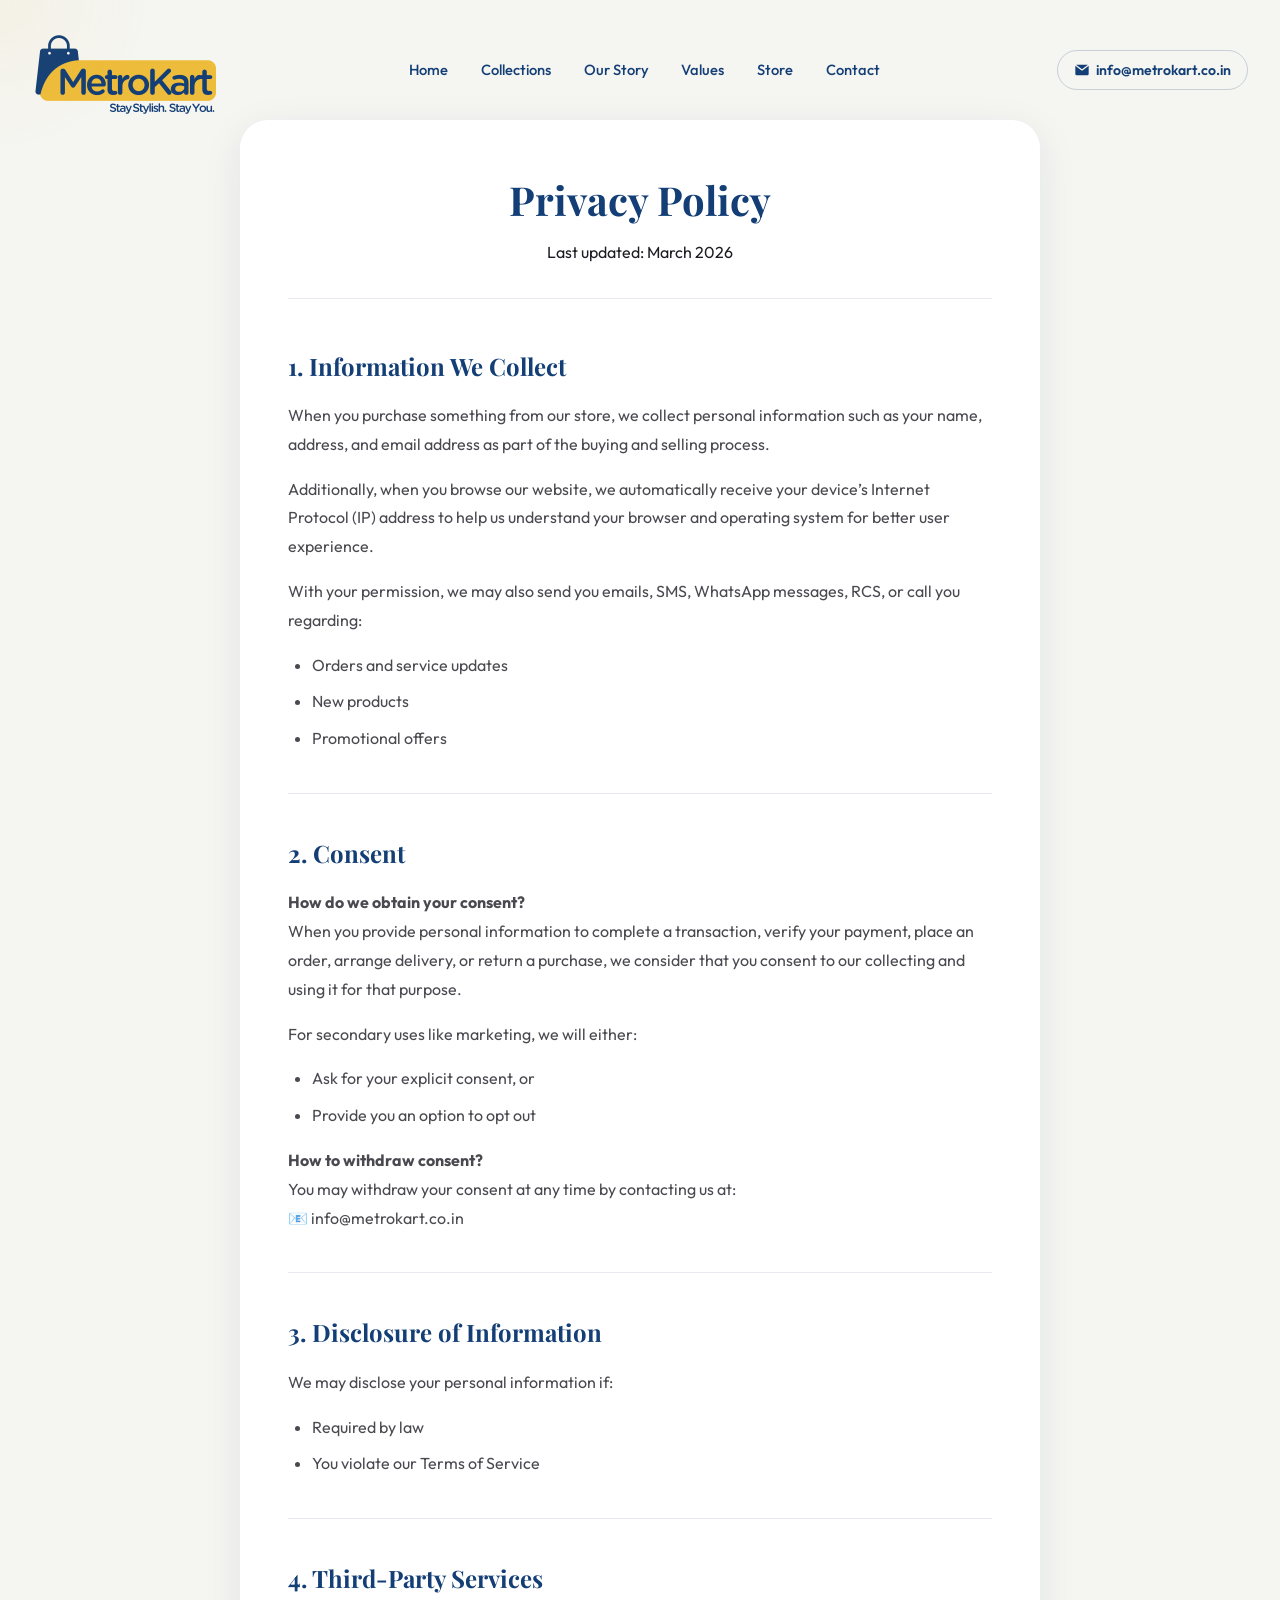
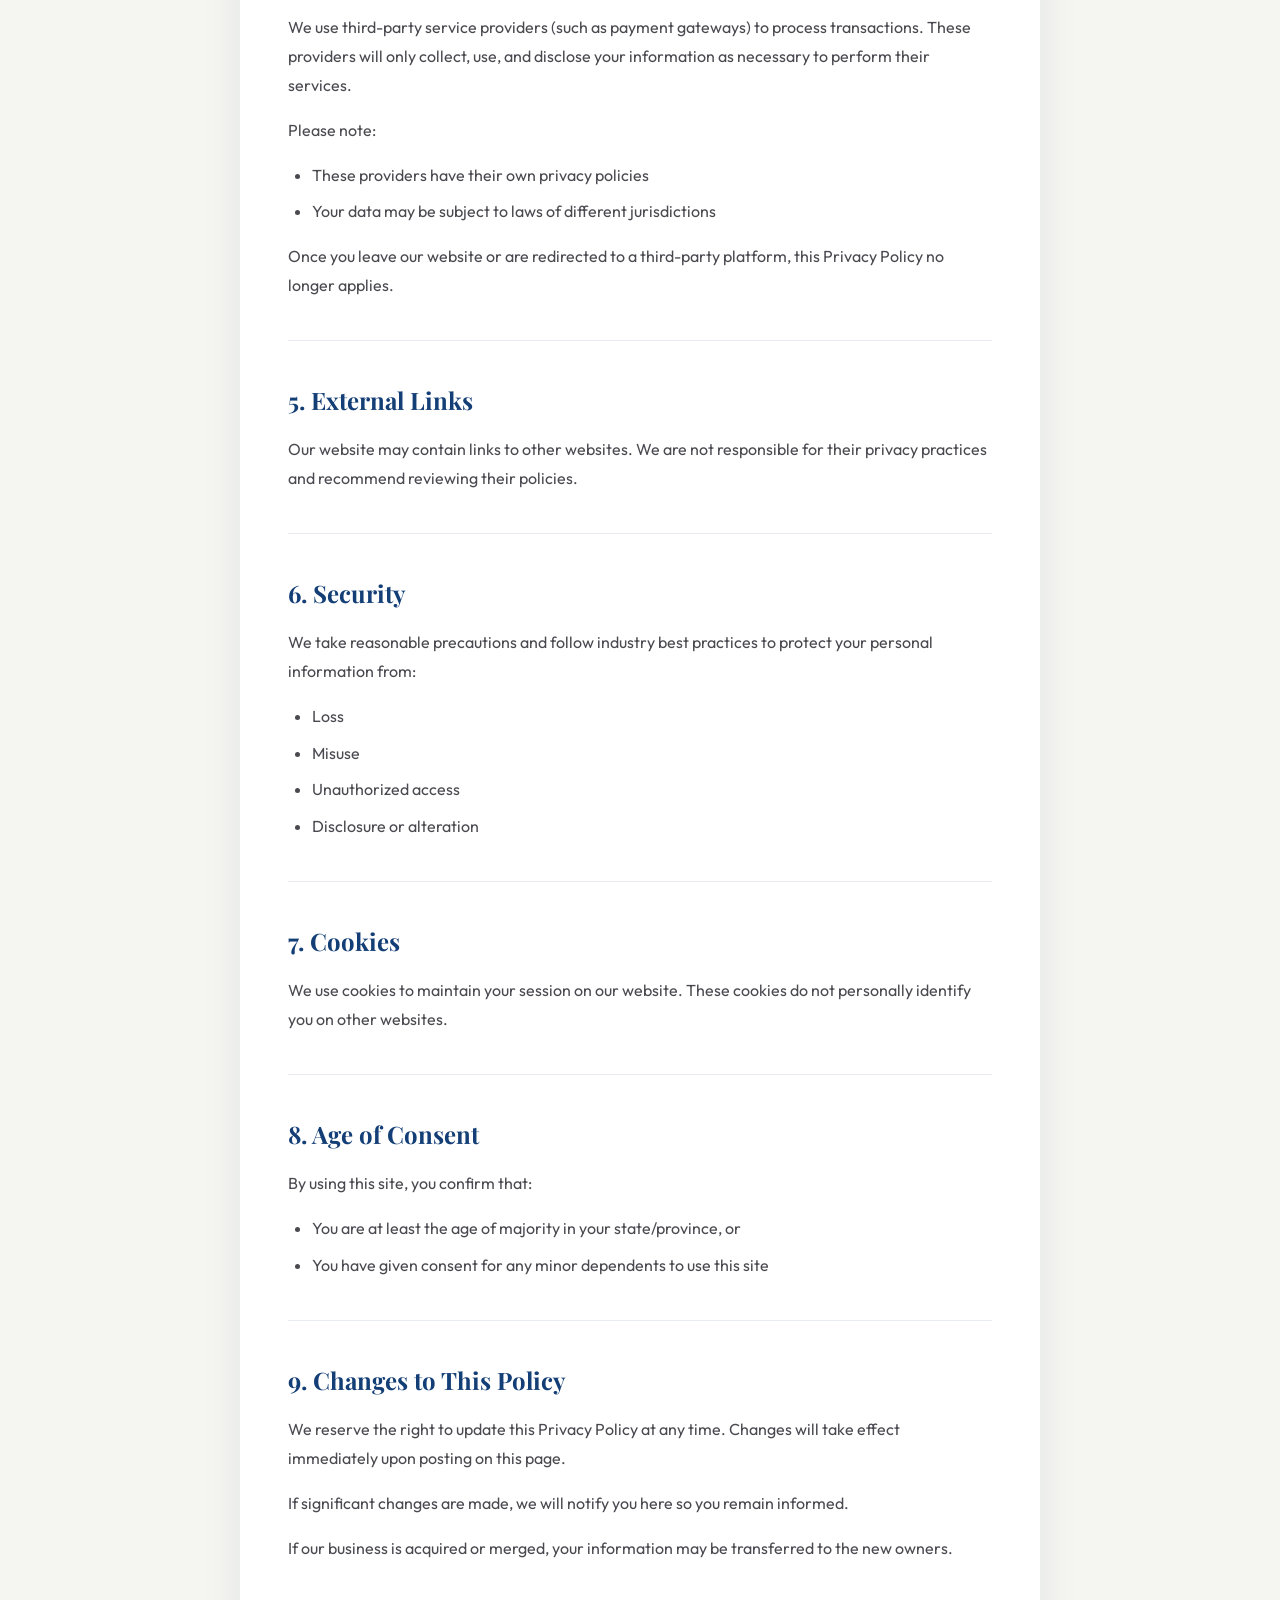
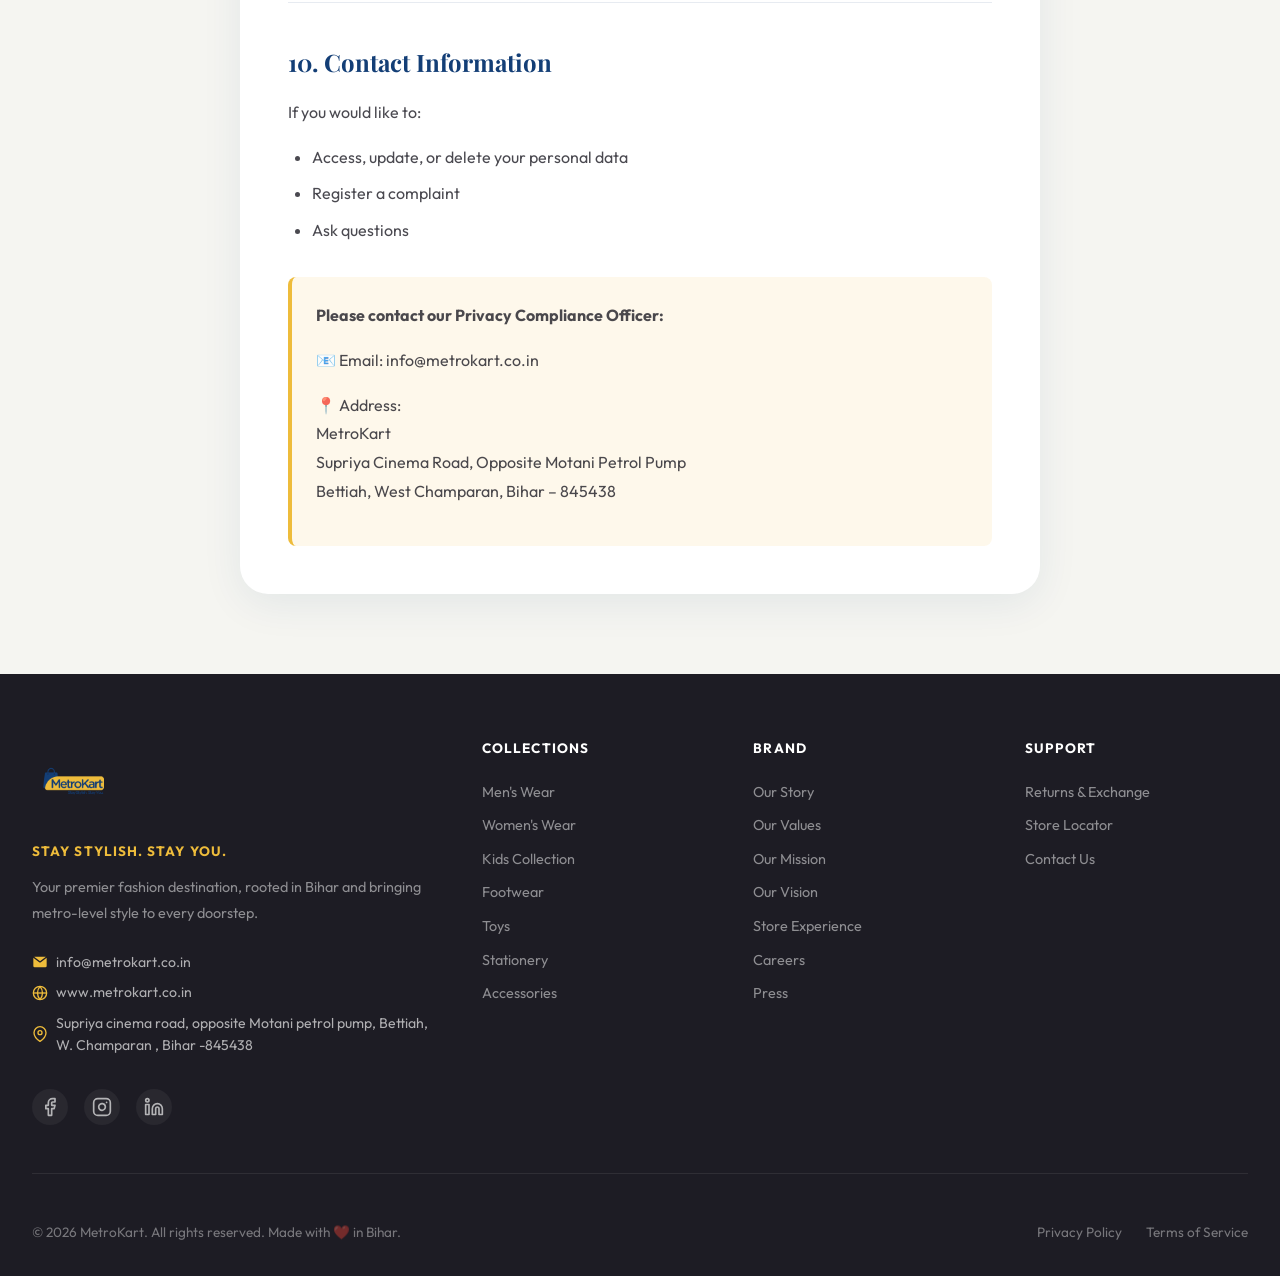
==== privacy.html @ 8abfbc71 "init" ====
<!DOCTYPE html>
<html lang="en">

<head>
  <meta charset="UTF-8" />
  <meta name="viewport" content="width=device-width, initial-scale=1.0" />
  <title>Privacy Policy - MetroKart</title>
  <meta name="description" content="Privacy Policy for MetroKart." />
  <link rel="icon" type="image/png" href="assets/logo-main.png" />
  <link rel="preconnect" href="https://fonts.googleapis.com" />
  <link rel="preconnect" href="https://fonts.gstatic.com" crossorigin />
  <link
    href="https://fonts.googleapis.com/css2?family=Outfit:wght@300;400;500;600;700;800;900&family=Playfair+Display:ital,wght@0,700;0,800;1,700&display=swap"
    rel="stylesheet" />
  <link rel="stylesheet" href="style.css" />
  <style>
    .policy-page {
      padding-top: 120px;
      padding-bottom: 80px;
      background: var(--cream);
      min-height: calc(100vh - 400px);
    }

    .policy-container {
      max-width: 800px;
      margin: 0 auto;
      padding: 3rem;
      background: white;
      border-radius: var(--radius-lg);
      box-shadow: 0 10px 40px rgba(19, 62, 118, 0.08);
    }

    .policy-header {
      text-align: center;
      margin-bottom: 3rem;
      padding-bottom: 2rem;
      border-bottom: 1px solid rgba(19, 62, 118, 0.1);
    }

    .policy-header h1 {
      font-family: var(--font-display);
      color: var(--navy);
      font-size: 2.5rem;
      margin-bottom: 0.5rem;
    }

    .policy-content h2 {
      font-family: var(--font-display);
      color: var(--navy);
      font-size: 1.5rem;
      margin: 2rem 0 1rem;
    }

    .policy-content p,
    .policy-content ul {
      color: rgba(29, 28, 36, 0.8);
      line-height: 1.8;
      margin-bottom: 1rem;
    }

    .policy-content ul {
      padding-left: 1.5rem;
    }

    .policy-content li {
      margin-bottom: 0.5rem;
    }

    .policy-content hr {
      border: none;
      height: 1px;
      background: rgba(19, 62, 118, 0.1);
      margin: 2.5rem 0;
    }

    .contact-block {
      background: rgba(238, 188, 59, 0.1);
      padding: 1.5rem;
      border-radius: var(--radius-sm);
      margin-top: 2rem;
      border-left: 4px solid var(--amber);
    }
  </style>
</head>

<body>

  <!-- NAVIGATION -->
  <nav class="navbar scrolled" id="navbar">
    <div class="nav-container">
      <a href="index.html" class="nav-logo">
        <img src="assets/logo-main.png" alt="MetroKart Logo" class="nav-logo-img" />
      </a>
      <ul class="nav-links" id="navLinks">
        <li class="nav-close-wrapper">
          <button class="nav-close" id="navClose" aria-label="Close Menu">
            <svg width="28" height="28" viewBox="0 0 24 24" fill="none" stroke="currentColor" stroke-width="2"
              stroke-linecap="round" stroke-linejoin="round">
              <line x1="18" y1="6" x2="6" y2="18"></line>
              <line x1="6" y1="6" x2="18" y2="18"></line>
            </svg>
          </button>
        </li>
        <li><a href="index.html#hero">Home</a></li>
        <li><a href="index.html#collections">Collections</a></li>
        <li><a href="index.html#story">Our Story</a></li>
        <li><a href="index.html#values">Values</a></li>
        <li><a href="index.html#showcase">Store</a></li>
        <li><a href="#contact">Contact</a></li>
      </ul>
      <div class="nav-actions">
        <a href="mailto:info@metrokart.co.in" class="btn-nav-call">
          <svg width="16" height="16" viewBox="0 0 24 24" fill="currentColor">
            <!-- <svg class="w-6 h-6 text-gray-800 dark:text-white" aria-hidden="true" xmlns="http://www.w3.org/2000/svg" width="24" height="24" fill="currentColor" viewBox="0 0 24 24"> -->
            <path
              d="M2.038 5.61A2.01 2.01 0 0 0 2 6v12a2 2 0 0 0 2 2h16a2 2 0 0 0 2-2V6c0-.12-.01-.238-.03-.352l-.866.65-7.89 6.032a2 2 0 0 1-2.429 0L2.884 6.288l-.846-.677Z" />
            <path
              d="M20.677 4.117A1.996 1.996 0 0 0 20 4H4c-.225 0-.44.037-.642.105l.758.607L12 10.742 19.9 4.7l.777-.583Z" />
            <!-- </svg> -->

            <!-- <path
              d="M6.6 10.8c1.4 2.8 3.8 5.1 6.6 6.6l2.2-2.2c.3-.3.7-.4 1-.2 1.1.4 2.3.6 3.6.6.6 0 1 .4 1 1V20c0 .6-.4 1-1 1-9.4 0-17-7.6-17-17 0-.6.4-1 1-1h3.5c.6 0 1 .4 1 1 0 1.3.2 2.5.6 3.6.1.3 0 .7-.2 1L6.6 10.8z" /> -->
          </svg>
          info@metrokart.co.in
        </a>
        <!-- <button class="btn-primary" onclick="window.location.href='index.html#contact'">Shop Now</button> -->
        <button class="hamburger" id="hamburger" aria-label="Menu">
          <span></span><span></span><span></span>
        </button>
      </div>
    </div>
  </nav>

  <!-- PAGE CONTENT -->
  <main class="policy-page">
    <div class="policy-container">
      <div class="policy-header">
        <h1>Privacy Policy</h1>
        <p>Last updated: March 2026</p>
      </div>

      <div class="policy-content">
        <h2>1. Information We Collect</h2>
        <p>When you purchase something from our store, we collect personal information such as your name, address, and
          email address as part of the buying and selling process.</p>
        <p>Additionally, when you browse our website, we automatically receive your device’s Internet Protocol (IP)
          address to help us understand your browser and operating system for better user experience.</p>
        <p>With your permission, we may also send you emails, SMS, WhatsApp messages, RCS, or call you regarding:</p>
        <ul>
          <li>Orders and service updates</li>
          <li>New products</li>
          <li>Promotional offers</li>
        </ul>

        <hr>

        <h2>2. Consent</h2>
        <p><strong>How do we obtain your consent?</strong><br>
          When you provide personal information to complete a transaction, verify your payment, place an order, arrange
          delivery, or return a purchase, we consider that you consent to our collecting and using it for that purpose.
        </p>
        <p>For secondary uses like marketing, we will either:</p>
        <ul>
          <li>Ask for your explicit consent, or</li>
          <li>Provide you an option to opt out</li>
        </ul>
        <p><strong>How to withdraw consent?</strong><br>
          You may withdraw your consent at any time by contacting us at: <br>
          📧 info@metrokart.co.in</p>

        <hr>

        <h2>3. Disclosure of Information</h2>
        <p>We may disclose your personal information if:</p>
        <ul>
          <li>Required by law</li>
          <li>You violate our Terms of Service</li>
        </ul>

        <hr>

        <h2>4. Third-Party Services</h2>
        <p>We use third-party service providers (such as payment gateways) to process transactions. These providers will
          only collect, use, and disclose your information as necessary to perform their services.</p>
        <p>Please note:</p>
        <ul>
          <li>These providers have their own privacy policies</li>
          <li>Your data may be subject to laws of different jurisdictions</li>
        </ul>
        <p>Once you leave our website or are redirected to a third-party platform, this Privacy Policy no longer
          applies.</p>

        <hr>

        <h2>5. External Links</h2>
        <p>Our website may contain links to other websites. We are not responsible for their privacy practices and
          recommend reviewing their policies.</p>

        <hr>

        <h2>6. Security</h2>
        <p>We take reasonable precautions and follow industry best practices to protect your personal information from:
        </p>
        <ul>
          <li>Loss</li>
          <li>Misuse</li>
          <li>Unauthorized access</li>
          <li>Disclosure or alteration</li>
        </ul>

        <hr>

        <h2>7. Cookies</h2>
        <p>We use cookies to maintain your session on our website. These cookies do not personally identify you on other
          websites.</p>

        <hr>

        <h2>8. Age of Consent</h2>
        <p>By using this site, you confirm that:</p>
        <ul>
          <li>You are at least the age of majority in your state/province, or</li>
          <li>You have given consent for any minor dependents to use this site</li>
        </ul>

        <hr>

        <h2>9. Changes to This Policy</h2>
        <p>We reserve the right to update this Privacy Policy at any time. Changes will take effect immediately upon
          posting on this page.</p>
        <p>If significant changes are made, we will notify you here so you remain informed.</p>
        <p>If our business is acquired or merged, your information may be transferred to the new owners.</p>

        <hr>

        <h2>10. Contact Information</h2>
        <p>If you would like to:</p>
        <ul>
          <li>Access, update, or delete your personal data</li>
          <li>Register a complaint</li>
          <li>Ask questions</li>
        </ul>

        <div class="contact-block">
          <p><strong>Please contact our Privacy Compliance Officer:</strong></p>
          <p>📧 Email: info@metrokart.co.in</p>
          <p>📍 Address:<br>
            MetroKart<br>
            Supriya Cinema Road, Opposite Motani Petrol Pump<br>
            Bettiah, West Champaran, Bihar – 845438</p>
        </div>
      </div>
    </div>
  </main>

  <!-- FOOTER -->
  <footer class="footer" id="contact">
    <div class="footer-container">
      <div class="footer-main">
        <div class="footer-brand">
          <img src="assets/logo-main.png" alt="MetroKart" class="footer-logo" />
          <p class="footer-tagline">Stay Stylish. Stay You.</p>
          <p class="footer-desc">Your premier fashion destination, rooted in Bihar and bringing metro-level style to
            every doorstep.</p>
          <div class="footer-contact-info">
            <a href="mailto:info@metrokart.co.in" class="footer-contact-item">
              <svg width="16" height="16" viewBox="0 0 24 24" fill="currentColor">
                <path
                  d="M2.038 5.61A2.01 2.01 0 0 0 2 6v12a2 2 0 0 0 2 2h16a2 2 0 0 0 2-2V6c0-.12-.01-.238-.03-.352l-.866.65-7.89 6.032a2 2 0 0 1-2.429 0L2.884 6.288l-.846-.677Z" />
                <path
                  d="M20.677 4.117A1.996 1.996 0 0 0 20 4H4c-.225 0-.44.037-.642.105l.758.607L12 10.742 19.9 4.7l.777-.583Z" />

                <!-- <path
                  d="M6.6 10.8c1.4 2.8 3.8 5.1 6.6 6.6l2.2-2.2c.3-.3.7-.4 1-.2 1.1.4 2.3.6 3.6.6.6 0 1 .4 1 1V20c0 .6-.4 1-1 1-9.4 0-17-7.6-17-17 0-.6.4-1 1-1h3.5c.6 0 1 .4 1 1 0 1.3.2 2.5.6 3.6.1.3 0 .7-.2 1L6.6 10.8z" /> -->
              </svg>
              info@metrokart.co.in
            </a>
            <a href="https://www.metrokart.co.in" target="_blank" rel="noopener" class="footer-contact-item">
              <svg width="16" height="16" viewBox="0 0 24 24" fill="none" stroke="currentColor" stroke-width="2">
                <circle cx="12" cy="12" r="10" />
                <line x1="2" y1="12" x2="22" y2="12" />
                <path d="M12 2a15.3 15.3 0 010 20M12 2a15.3 15.3 0 000 20" />
              </svg>
              www.metrokart.co.in
            </a>
            <div class="footer-contact-item">
              <svg width="16" height="16" viewBox="0 0 24 24" fill="none" stroke="currentColor" stroke-width="2">
                <path d="M21 10c0 7-9 13-9 13s-9-6-9-13a9 9 0 0118 0z" />
                <circle cx="12" cy="10" r="3" />
              </svg>
              Supriya cinema road, opposite Motani petrol pump, Bettiah, W. Champaran , Bihar -845438
            </div>
          </div>

          <div class="footer-social">
            <a href="https://www.facebook.com/profile.php?id=61587187597556" aria-label="Facebook">
              <svg width="20" height="20" viewBox="0 0 24 24" fill="none" stroke="currentColor" stroke-width="2"
                stroke-linecap="round" stroke-linejoin="round">
                <path d="M18 2h-3a5 5 0 0 0-5 5v3H7v4h3v8h4v-8h3l1-4h-4V7a1 1 0 0 1 1-1h3z"></path>
              </svg>
            </a>
            <a href="https://www.instagram.com/metrokart_official" aria-label="Instagram">
              <svg width="20" height="20" viewBox="0 0 24 24" fill="none" stroke="currentColor" stroke-width="2"
                stroke-linecap="round" stroke-linejoin="round">
                <rect x="2" y="2" width="20" height="20" rx="5" ry="5"></rect>
                <path d="M16 11.37A4 4 0 1 1 12.63 8 4 4 0 0 1 16 11.37z"></path>
                <line x1="17.5" y1="6.5" x2="17.51" y2="6.5"></line>
              </svg>
            </a>
            <a href="https://www.linkedin.com/company/metrokartofficial/" aria-label="LinkedIn">
              <svg width="20" height="20" viewBox="0 0 24 24" fill="none" stroke="currentColor" stroke-width="2"
                stroke-linecap="round" stroke-linejoin="round">
                <path d="M16 8a6 6 0 0 1 6 6v7h-4v-7a2 2 0 0 0-2-2 2 2 0 0 0-2 2v7h-4v-7a6 6 0 0 1 6-6z"></path>
                <rect x="2" y="9" width="4" height="12"></rect>
                <circle cx="4" cy="4" r="2"></circle>
              </svg>
            </a>
          </div>
        </div>

        <div class="footer-links-group">
          <h4>Collections</h4>
          <ul>
            <li><a href="index.html#mens">Men's Wear</a></li>
            <li><a href="index.html#womens">Women's Wear</a></li>
            <li><a href="index.html#kids">Kids Collection</a></li>
            <li><a href="index.html#footwear">Footwear</a></li>
            <li><a href="index.html#toys">Toys</a></li>
            <li><a href="index.html#stationery">Stationery</a></li>
            <li><a href="index.html#accessories">Accessories</a></li>
          </ul>
        </div>

        <div class="footer-links-group">
          <h4>Brand</h4>
          <ul>
            <li><a href="index.html#story">Our Story</a></li>
            <li><a href="index.html#values">Our Values</a></li>
            <li><a href="index.html#mission">Our Mission</a></li>
            <li><a href="index.html#vision">Our Vision</a></li>
            <li><a href="index.html#showcase">Store Experience</a></li>
            <li><a href="index.html#careers">Careers</a></li>
            <li><a href="#">Press</a></li>
          </ul>
        </div>

        <div class="footer-links-group">
          <h4>Support</h4>
          <ul>
            <li><a href="returns.html">Returns & Exchange</a></li>
            <li><a href="index.html#contact">Store Locator</a></li>
            <li><a href="index.html#contact">Contact Us</a></li>
          </ul>
        </div>
      </div>

      <div class="footer-bottom">
        <p>© 2026 MetroKart. All rights reserved. Made with ❤️ in Bihar.</p>
        <div class="footer-legal">
          <a href="privacy.html">Privacy Policy</a>
          <a href="terms.html">Terms of Service</a>
        </div>
      </div>
    </div>
  </footer>

  <script src="script.js"></script>
</body>

</html>
---- style.css ----
/* ══════════════════════════════════════════════════════
   METROKART — PREMIUM LUXURY LANDING PAGE
   Brand: Navy #133e76 | Amber #eebc3b | Cream #f5f5f1 | Dark #1d1c24
══════════════════════════════════════════════════════ */

/* ─── RESET & ROOT ─────────────────────────────────── */
*,
*::before,
*::after {
  box-sizing: border-box;
  margin: 0;
  padding: 0;
}

:root {
  /* Brand Colors */
  --navy: #133e76;
  --navy-deep: #0b2a52;
  --navy-mid: #1a4d8f;
  --amber: #eebc3b;
  --amber-deep: #d4a52a;
  --amber-light: #f5d06a;
  --cream: #f5f5f1;
  --dark: #1d1c24;
  --dark-mid: #2a2938;

  /* Glass */
  --glass-bg: rgba(255, 255, 255, 0.12);
  --glass-bg-hover: rgba(255, 255, 255, 0.2);
  --glass-border: rgba(255, 255, 255, 0.25);
  --glass-shadow: rgba(19, 62, 118, 0.15);
  --glass-blur: blur(16px) saturate(180%);

  /* Typography */
  --font-body: 'Outfit', sans-serif;
  --font-display: 'Playfair Display', serif;

  /* Spacing */
  --section-pad: 6rem 1.5rem;
  --radius-sm: 8px;
  --radius-md: 16px;
  --radius-lg: 28px;
  --radius-xl: 48px;

  /* Transitions */
  --ease-smooth: cubic-bezier(0.4, 0, 0.2, 1);
  --ease-bounce: cubic-bezier(0.34, 1.56, 0.64, 1);
  --transition: 0.35s var(--ease-smooth);
}

html {
  scroll-behavior: smooth;
  font-size: 16px;
}

body {
  font-family: var(--font-body);
  background: var(--cream);
  color: var(--dark);
  overflow-x: hidden;
  line-height: 1.6;
}

/* ─── SCROLLBAR ─────────────────────────────────────── */
::-webkit-scrollbar {
  width: 6px;
}

::-webkit-scrollbar-track {
  background: var(--cream);
}

::-webkit-scrollbar-thumb {
  background: var(--navy);
  border-radius: 3px;
}

::-webkit-scrollbar-thumb:hover {
  background: var(--amber);
}

/* ─── SELECTION ─────────────────────────────────────── */
::selection {
  background: var(--amber);
  color: var(--navy);
}

/* ═══════════════════════════════════════════════════════
   LIQUID GLASS CARD
═══════════════════════════════════════════════════════ */
.glass-card {
  background: rgba(255, 255, 255, 0.15);
  backdrop-filter: var(--glass-blur);
  -webkit-backdrop-filter: var(--glass-blur);
  border: 1px solid rgba(255, 255, 255, 0.3);
  box-shadow:
    0 8px 32px rgba(19, 62, 118, 0.12),
    0 2px 8px rgba(19, 62, 118, 0.08),
    inset 0 1px 0 rgba(255, 255, 255, 0.4);
  border-radius: var(--radius-lg);
  transition: var(--transition);
}

.glass-card:hover {
  background: rgba(255, 255, 255, 0.22);
  box-shadow:
    0 20px 60px rgba(19, 62, 118, 0.2),
    0 4px 16px rgba(19, 62, 118, 0.12),
    inset 0 1px 0 rgba(255, 255, 255, 0.5);
  transform: translateY(-4px);
}

/* ═══════════════════════════════════════════════════════
   BUTTONS
═══════════════════════════════════════════════════════ */
.btn-primary {
  display: inline-flex;
  align-items: center;
  gap: 8px;
  padding: 0.85rem 1.8rem;
  background: linear-gradient(135deg, var(--amber) 0%, var(--amber-deep) 100%);
  color: var(--navy-deep);
  font-family: var(--font-body);
  font-weight: 700;
  font-size: 0.95rem;
  letter-spacing: 0.02em;
  border: none;
  border-radius: 100px;
  cursor: pointer;
  text-decoration: none;
  transition: var(--transition);
  box-shadow: 0 4px 20px rgba(238, 188, 59, 0.4);
  position: relative;
  overflow: hidden;
}

.btn-primary::before {
  content: '';
  position: absolute;
  inset: 0;
  background: linear-gradient(135deg, rgba(255, 255, 255, 0.3) 0%, transparent 60%);
  opacity: 0;
  transition: opacity 0.3s;
}

.btn-primary:hover {
  transform: translateY(-2px);
  box-shadow: 0 8px 32px rgba(238, 188, 59, 0.5);
}

.btn-primary:hover::before {
  opacity: 1;
}

.btn-primary:active {
  transform: translateY(0);
}

.btn-ghost {
  display: inline-flex;
  align-items: center;
  gap: 8px;
  padding: 0.85rem 1.8rem;
  background: transparent;
  color: var(--navy);
  font-family: var(--font-body);
  font-weight: 600;
  font-size: 0.95rem;
  letter-spacing: 0.02em;
  border: 2px solid rgba(19, 62, 118, 0.3);
  border-radius: 100px;
  cursor: pointer;
  text-decoration: none;
  transition: var(--transition);
  backdrop-filter: blur(8px);
}

.btn-ghost:hover {
  background: rgba(19, 62, 118, 0.08);
  border-color: var(--navy);
  transform: translateY(-2px);
}

/* ═══════════════════════════════════════════════════════
   NAVIGATION
═══════════════════════════════════════════════════════ */
.navbar {
  position: fixed;
  top: 0;
  left: 0;
  right: 0;
  z-index: 1000;
  padding: 1rem 0;
  transition: all 0.4s var(--ease-smooth);
}

.navbar.scrolled {
  background: rgba(245, 245, 241, 0.85);
  backdrop-filter: blur(20px) saturate(180%);
  -webkit-backdrop-filter: blur(20px) saturate(180%);
  border-bottom: 1px solid rgba(19, 62, 118, 0.12);
  box-shadow: 0 4px 30px rgba(19, 62, 118, 0.08);
  padding: 0.7rem 0;
}

.nav-container {
  max-width: 1320px;
  margin: 0 auto;
  padding: 0 2rem;
  display: flex;
  align-items: center;
  justify-content: space-between;
  gap: 2rem;
}

/* Logo link acts as a cropped viewport — clips the PNG whitespace */
/* PNG: square canvas, content spans ~12%–92% wide, ~28%–83% tall */
.nav-logo {
  flex-shrink: 0;
  text-decoration: none;
  display: block;
  width: 200px;
  /* crop window: shows ~80% of content width */
  height: 108px;
  /* crop window: shows ~55% of image = content height at 250px render */
  overflow: hidden;
  position: relative;
}

.nav-logo-img {
  width: 250px;
  /* 200 / 0.80 = 250px so content fills the viewport width */
  height: auto;
  position: absolute;
  top: -70px;
  /* 28% × 250px = 70px top whitespace to skip */
  left: -30px;
  /* 12% × 250px = 30px left whitespace to skip */
  transition: transform 0.3s;
  display: block;
}

.nav-logo-img:hover {
  transform: scale(1.05);
}

.nav-links {
  display: flex;
  align-items: center;
  list-style: none;
  gap: 0.25rem;
}

.nav-links a {
  text-decoration: none;
  color: var(--navy);
  font-weight: 500;
  font-size: 0.92rem;
  padding: 0.5rem 0.9rem;
  border-radius: 100px;
  transition: var(--transition);
  position: relative;
}

.nav-links a::after {
  content: '';
  position: absolute;
  bottom: 4px;
  left: 50%;
  transform: translateX(-50%);
  width: 0;
  height: 2px;
  background: var(--amber);
  border-radius: 2px;
  transition: width 0.3s;
}

.nav-links a:hover {
  color: var(--navy-deep);
  background: rgba(19, 62, 118, 0.06);
}

.nav-links a:hover::after {
  width: 60%;
}

.nav-close-wrapper {
  display: none;
}

.nav-actions {
  display: flex;
  align-items: center;
  gap: 0.75rem;
}

.btn-nav-call {
  display: flex;
  align-items: center;
  gap: 6px;
  color: var(--navy);
  font-weight: 600;
  font-size: 0.88rem;
  text-decoration: none;
  padding: 0.5rem 1rem;
  border-radius: 100px;
  border: 1.5px solid rgba(19, 62, 118, 0.2);
  transition: var(--transition);
}

.btn-nav-call:hover {
  background: rgba(19, 62, 118, 0.06);
  border-color: var(--navy);
}

.hamburger {
  display: none;
  flex-direction: column;
  gap: 5px;
  background: none;
  border: none;
  cursor: pointer;
  padding: 4px;
}

.hamburger span {
  display: block;
  width: 24px;
  height: 2px;
  background: var(--navy);
  border-radius: 2px;
  transition: all 0.3s;
}

/* ═══════════════════════════════════════════════════════
   HERO SECTION
═══════════════════════════════════════════════════════ */
.hero {
  min-height: 100vh;
  background: linear-gradient(135deg, #e8f0fb 0%, #f0e8c8 40%, #f5f5f1 100%);
  position: relative;
  overflow: hidden;
  display: flex;
  align-items: center;
  padding-top: 80px;
}

.hero-bg-blobs {
  position: absolute;
  inset: 0;
  pointer-events: none;
}

.blob {
  position: absolute;
  border-radius: 50%;
  filter: blur(80px);
  opacity: 0.35;
  animation: blobFloat 8s ease-in-out infinite;
}

.blob-1 {
  width: 500px;
  height: 500px;
  background: radial-gradient(circle, rgba(19, 62, 118, 0.5) 0%, transparent 70%);
  top: -150px;
  left: -100px;
  animation-delay: 0s;
}

.blob-2 {
  width: 400px;
  height: 400px;
  background: radial-gradient(circle, rgba(238, 188, 59, 0.7) 0%, transparent 70%);
  top: 20%;
  right: 5%;
  animation-delay: -3s;
}

.blob-3 {
  width: 350px;
  height: 350px;
  background: radial-gradient(circle, rgba(19, 62, 118, 0.3) 0%, transparent 70%);
  bottom: -50px;
  left: 40%;
  animation-delay: -5s;
}

@keyframes blobFloat {

  0%,
  100% {
    transform: translate(0, 0) scale(1);
  }

  33% {
    transform: translate(20px, -30px) scale(1.05);
  }

  66% {
    transform: translate(-15px, 20px) scale(0.95);
  }
}

/* Particles */
.particles {
  position: absolute;
  inset: 0;
  pointer-events: none;
}

.particle {
  position: absolute;
  width: 6px;
  height: 6px;
  border-radius: 50%;
  background: var(--amber);
  opacity: 0;
  animation: particleFly var(--dur, 6s) var(--delay, 0s) ease-in-out infinite;
}

@keyframes particleFly {
  0% {
    opacity: 0;
    transform: translateY(0) scale(0.5);
  }

  20% {
    opacity: 0.7;
  }

  80% {
    opacity: 0.4;
  }

  100% {
    opacity: 0;
    transform: translateY(-120px) scale(1.5) rotate(180deg);
  }
}

.hero-container {
  max-width: 1320px;
  margin: 0 auto;
  padding: 4rem 2rem;
  display: grid;
  grid-template-columns: 1fr 1fr;
  gap: 4rem;
  align-items: center;
  position: relative;
  z-index: 1;
}

.hero-content {
  animation: fadeInLeft 0.9s var(--ease-smooth) both;
}

@keyframes fadeInLeft {
  from {
    opacity: 0;
    transform: translateX(-40px);
  }

  to {
    opacity: 1;
    transform: translateX(0);
  }
}

.hero-badge {
  display: inline-flex;
  align-items: center;
  gap: 8px;
  padding: 0.5rem 1.2rem;
  background: rgba(238, 188, 59, 0.15);
  border: 1px solid rgba(238, 188, 59, 0.4);
  border-radius: 100px;
  font-size: 0.85rem;
  font-weight: 600;
  color: var(--navy);
  letter-spacing: 0.05em;
  text-transform: uppercase;
  margin-bottom: 1.5rem;
  backdrop-filter: blur(8px);
}

.badge-dot {
  width: 8px;
  height: 8px;
  background: var(--amber);
  border-radius: 50%;
  animation: badgePulse 2s ease-in-out infinite;
}

@keyframes badgePulse {

  0%,
  100% {
    box-shadow: 0 0 0 0 rgba(238, 188, 59, 0.6);
  }

  50% {
    box-shadow: 0 0 0 6px rgba(238, 188, 59, 0);
  }
}

.hero-headline {
  font-family: var(--font-display);
  font-size: clamp(2.8rem, 5vw, 4.2rem);
  font-weight: 800;
  line-height: 1.12;
  color: var(--navy);
  margin-bottom: 1.25rem;
  letter-spacing: -0.02em;
}

.hero-highlight {
  position: relative;
  color: var(--amber-deep);
  display: inline-block;
}

.hero-highlight::after {
  content: '';
  position: absolute;
  bottom: 0px;
  left: 0;
  right: 0;
  height: 6px;
  background: linear-gradient(90deg, var(--amber) 0%, var(--amber-light) 100%);
  border-radius: 4px;
  opacity: 0.6;
  transform: skewX(-4deg);
}

.hero-subtext {
  font-size: 1.1rem;
  color: rgba(29, 28, 36, 0.7);
  max-width: 500px;
  margin-bottom: 2.5rem;
  line-height: 1.8;
}

.hero-cta-group {
  display: flex;
  gap: 1rem;
  flex-wrap: wrap;
  margin-bottom: 3rem;
}

.hero-btn {
  font-size: 1rem;
  padding: 1rem 2rem;
}

.hero-stats {
  display: flex;
  align-items: center;
  gap: 1rem;
}

.stat-item {
  display: flex;
  flex-direction: column;
}

.stat-number {
  font-size: 1.5rem;
  font-weight: 800;
  color: var(--navy);
  letter-spacing: -0.02em;
}

.stat-label {
  font-size: 0.78rem;
  color: rgba(29, 28, 36, 0.6);
  font-weight: 500;
  text-transform: uppercase;
  letter-spacing: 0.04em;
}

.stat-divider {
  width: 1px;
  height: 36px;
  background: rgba(19, 62, 118, 0.2);
}

/* Hero Visual */
.hero-visual {
  display: flex;
  justify-content: flex-end;
  animation: fadeInRight 0.9s var(--ease-smooth) 0.2s both;
}

@keyframes fadeInRight {
  from {
    opacity: 0;
    transform: translateX(40px);
  }

  to {
    opacity: 1;
    transform: translateX(0);
  }
}

.hero-image-frame {
  position: relative;
  width: 100%;
  max-width: 560px;
}

.hero-main-image {
  width: 100%;
  height: auto;
  border-radius: var(--radius-lg);
  box-shadow:
    0 30px 80px rgba(19, 62, 118, 0.2),
    0 10px 30px rgba(0, 0, 0, 0.1);
  display: block;
}

.glass-pill {
  position: absolute;
  display: flex;
  align-items: center;
  gap: 8px;
  padding: 0.6rem 1.2rem;
  background: rgba(255, 255, 255, 0.75);
  backdrop-filter: blur(20px) saturate(200%);
  -webkit-backdrop-filter: blur(20px) saturate(200%);
  border: 1px solid rgba(255, 255, 255, 0.9);
  border-radius: 100px;
  box-shadow: 0 8px 32px rgba(19, 62, 118, 0.15), inset 0 1px 0 rgba(255, 255, 255, 0.8);
  font-size: 0.85rem;
  font-weight: 600;
  color: var(--navy);
  animation: pillFloat 4s ease-in-out infinite;
  white-space: nowrap;
}

.pill-top {
  top: 20px;
  right: -20px;
  animation-delay: 0s;
}

.pill-bottom {
  bottom: 24px;
  left: -20px;
  animation-delay: -2s;
}

@keyframes pillFloat {

  0%,
  100% {
    transform: translateY(0);
  }

  50% {
    transform: translateY(-8px);
  }
}

.trending-dot {
  width: 8px;
  height: 8px;
  background: #22c55e;
  border-radius: 50%;
  animation: badgePulse 1.5s ease-in-out infinite;
  box-shadow: 0 0 0 0 rgba(34, 197, 94, 0.4);
}

/* Scroll indicator */
.scroll-indicator {
  position: absolute;
  bottom: 2rem;
  left: 50%;
  transform: translateX(-50%);
  display: flex;
  flex-direction: column;
  align-items: center;
  gap: 8px;
  color: rgba(19, 62, 118, 0.5);
  font-size: 0.75rem;
  letter-spacing: 0.1em;
  text-transform: uppercase;
  font-weight: 500;
}

.scroll-line {
  width: 1px;
  height: 48px;
  background: linear-gradient(to bottom, rgba(19, 62, 118, 0.4), transparent);
  animation: scrollLine 2s ease-in-out infinite;
}

@keyframes scrollLine {

  0%,
  100% {
    opacity: 0.4;
    transform: scaleY(1);
  }

  50% {
    opacity: 1;
    transform: scaleY(0.6) translateY(30%);
  }
}

/* ═══════════════════════════════════════════════════════
   TICKER STRIP
═══════════════════════════════════════════════════════ */
.ticker-strip {
  background: var(--navy);
  color: white;
  overflow: hidden;
  white-space: nowrap;
  padding: 0.9rem 0;
  border-top: 3px solid var(--amber);
  border-bottom: 3px solid var(--amber);
}

.ticker-track {
  display: inline-flex;
  gap: 2rem;
  animation: ticker 30s linear infinite;
  will-change: transform;
}

@keyframes ticker {
  from {
    transform: translateX(0);
  }

  to {
    transform: translateX(-50%);
  }
}

.ticker-track span {
  font-size: 0.88rem;
  font-weight: 600;
  letter-spacing: 0.05em;
  text-transform: uppercase;
  color: rgba(255, 255, 255, 0.9);
}

.ticker-dot {
  color: var(--amber) !important;
  font-size: 0.7rem !important;
}

/* ═══════════════════════════════════════════════════════
   SECTION COMMONS
═══════════════════════════════════════════════════════ */
.section-container {
  max-width: 1320px;
  margin: 0 auto;
  padding: var(--section-pad);
}

.section-header {
  text-align: center;
  max-width: 640px;
  margin: 0 auto 3.5rem;
}

.section-label {
  display: inline-block;
  font-size: 0.8rem;
  font-weight: 700;
  letter-spacing: 0.12em;
  text-transform: uppercase;
  color: var(--amber-deep);
  margin-bottom: 0.75rem;
  position: relative;
  padding: 0 1rem;
}

.section-label::before,
.section-label::after {
  content: '';
  position: absolute;
  top: 50%;
  width: 24px;
  height: 1.5px;
  background: var(--amber-deep);
  transform: translateY(-50%);
}

.section-label::before {
  right: 100%;
}

.section-label::after {
  left: 100%;
}

.section-title {
  font-family: var(--font-display);
  font-size: clamp(2rem, 3.5vw, 3rem);
  font-weight: 800;
  color: var(--navy);
  line-height: 1.15;
  margin-bottom: 1rem;
  letter-spacing: -0.01em;
}

.section-title em {
  font-style: italic;
  color: var(--amber-deep);
}

.section-subtitle {
  color: rgba(29, 28, 36, 0.65);
  font-size: 1rem;
  line-height: 1.7;
}

/* ═══════════════════════════════════════════════════════
   COLLECTIONS
═══════════════════════════════════════════════════════ */
.collections {
  background: white;
  position: relative;
  overflow: hidden;
}

.collections::before {
  content: '';
  position: absolute;
  top: -80px;
  right: -80px;
  width: 300px;
  height: 300px;
  background: radial-gradient(circle, rgba(238, 188, 59, 0.1) 0%, transparent 70%);
  border-radius: 50%;
  pointer-events: none;
}

.collections-grid {
  display: grid;
  grid-template-columns: 1.4fr 1fr 1fr;
  gap: 1.5rem;
}

.collection-card {
  position: relative;
  overflow: hidden;
  border-radius: var(--radius-lg);
  cursor: pointer;
  background: var(--cream);
}

.collection-card.glass-card {
  background: rgba(255, 255, 255, 0.6);
  border: 1px solid rgba(19, 62, 118, 0.1);
}

.card-image-wrap {
  position: relative;
  overflow: hidden;
  height: 260px;
}

.collection-card--large .card-image-wrap {
  height: 380px;
}

.collection-card--full {
  grid-column: 1 / -1;
}

.collection-card--full .card-image-wrap {
  height: 320px;
}

.collection-card--full .card-content {
  display: flex;
  align-items: center;
  gap: 2rem;
  flex-wrap: wrap;
}

.collection-card--full .card-title {
  font-size: 1.6rem;
}

.collection-card--full .card-desc {
  margin-bottom: 0;
  max-width: 500px;
}

.card-img {
  width: 100%;
  height: 100%;
  object-fit: cover;
  object-position: center top;
  transition: transform 0.6s var(--ease-smooth);
}

.collection-card:hover .card-img {
  transform: scale(1.07);
}

.card-overlay {
  position: absolute;
  inset: 0;
  background: linear-gradient(to top, rgba(19, 62, 118, 0.6) 0%, transparent 60%);
  opacity: 0;
  transition: opacity 0.4s;
}

.collection-card:hover .card-overlay {
  opacity: 1;
}

.card-content {
  padding: 1.5rem;
}

.card-tag {
  display: inline-block;
  padding: 0.25rem 0.8rem;
  background: rgba(238, 188, 59, 0.15);
  border: 1px solid rgba(238, 188, 59, 0.4);
  border-radius: 100px;
  font-size: 0.75rem;
  font-weight: 700;
  color: var(--amber-deep);
  letter-spacing: 0.05em;
  text-transform: uppercase;
  margin-bottom: 0.6rem;
}

.card-title {
  font-family: var(--font-display);
  font-size: 1.3rem;
  font-weight: 700;
  color: var(--navy);
  margin-bottom: 0.5rem;
}

.card-desc {
  font-size: 0.9rem;
  color: rgba(29, 28, 36, 0.65);
  line-height: 1.6;
  margin-bottom: 1rem;
}

.card-cta {
  display: inline-flex;
  align-items: center;
  gap: 6px;
  font-size: 0.9rem;
  font-weight: 700;
  color: var(--navy);
  text-decoration: none;
  transition: gap 0.3s;
}

.card-cta:hover {
  gap: 10px;
  color: var(--amber-deep);
}

/* ═══════════════════════════════════════════════════════
   STORY SECTION
═══════════════════════════════════════════════════════ */
.story-section {
  background: linear-gradient(135deg, #eef3fc 0%, #f5f5f1 60%, #faf5e4 100%);
  position: relative;
  overflow: hidden;
}

.story-bg {
  position: absolute;
  inset: 0;
  pointer-events: none;
}

.story-blob {
  position: absolute;
  width: 600px;
  height: 600px;
  background: radial-gradient(circle, rgba(238, 188, 59, 0.12) 0%, transparent 70%);
  right: -100px;
  top: 50%;
  transform: translateY(-50%);
  border-radius: 50%;
  filter: blur(60px);
}

.story-grid {
  display: grid;
  grid-template-columns: 1fr 1fr;
  gap: 5rem;
  align-items: center;
}

.story-visual {
  position: relative;
}

.story-images-stack {
  position: relative;
  padding-bottom: 60px;
  padding-right: 60px;
}

.story-img-main {
  border-radius: var(--radius-lg);
  overflow: hidden;
  box-shadow: 0 24px 60px rgba(19, 62, 118, 0.18);
}

.story-img-main img {
  width: 100%;
  height: 300px;
  object-fit: cover;
  display: block;
}

.story-img-secondary {
  position: absolute;
  bottom: 0;
  right: 0;
  width: 55%;
  padding: 6px;
  background: rgba(255, 255, 255, 0.8);
}

.story-img-secondary img {
  width: 100%;
  height: 160px;
  object-fit: cover;
  border-radius: calc(var(--radius-lg) - 6px);
  display: block;
}

.story-stat-bubble {
  position: absolute;
  top: -20px;
  right: 20px;
  padding: 1rem 1.4rem;
  text-align: center;
  background: rgba(19, 62, 118, 0.92);
  border-color: rgba(255, 255, 255, 0.2);
  border-radius: var(--radius-md);
}

.bubble-number {
  display: block;
  font-size: 1.8rem;
  font-weight: 800;
  color: var(--amber);
  line-height: 1;
}

.bubble-label {
  font-size: 0.72rem;
  color: rgba(255, 255, 255, 0.8);
  font-weight: 500;
  letter-spacing: 0.03em;
  max-width: 80px;
  display: block;
  text-align: center;
  margin-top: 4px;
}

.story-text {
  position: relative;
  z-index: 1;
}

.story-para {
  color: rgba(29, 28, 36, 0.72);
  font-size: 1rem;
  line-height: 1.85;
  margin-bottom: 1rem;
}

.story-values-pills {
  display: flex;
  flex-wrap: wrap;
  gap: 0.6rem;
  margin-top: 1.5rem;
}

.story-pill {
  display: inline-flex;
  align-items: center;
  gap: 6px;
  padding: 0.5rem 1rem;
  background: rgba(19, 62, 118, 0.07);
  border: 1px solid rgba(19, 62, 118, 0.15);
  border-radius: 100px;
  font-size: 0.85rem;
  font-weight: 600;
  color: var(--navy);
  transition: var(--transition);
}

.story-pill svg {
  flex-shrink: 0;
}

.story-pill:hover {
  background: var(--navy);
  color: white;
}

.story-pill:hover svg path,
.story-pill:hover svg circle {
  stroke: white;
  fill: white;
}

/* ═══════════════════════════════════════════════════════
   SHOWCASE CAROUSEL
═══════════════════════════════════════════════════════ */
.showcase-section {
  background: var(--navy);
  position: relative;
  overflow: hidden;
  padding: 6rem 0;
}

.showcase-section .section-container {
  padding: 0 2rem 0;
}

.showcase-section .section-label {
  color: var(--amber);
}

.showcase-section .section-label::before,
.showcase-section .section-label::after {
  background: var(--amber);
}

.showcase-section .section-title {
  color: white;
}

.showcase-carousel {
  position: relative;
  margin-top: 2.5rem;
  overflow: hidden;
  border-radius: var(--radius-lg);
}

.carousel-track {
  display: flex;
  transition: transform 0.6s var(--ease-smooth);
  will-change: transform;
}

.carousel-slide {
  min-width: 100%;
  position: relative;
}

.carousel-slide img {
  width: 100%;
  height: 420px;
  object-fit: cover;
  display: block;
}

.carousel-btn {
  position: absolute;
  top: 50%;
  transform: translateY(-50%);
  width: 52px;
  height: 52px;
  background: rgba(255, 255, 255, 0.9);
  backdrop-filter: blur(12px);
  -webkit-backdrop-filter: blur(12px);
  border: 1px solid rgba(255, 255, 255, 0.6);
  border-radius: 50%;
  cursor: pointer;
  display: flex;
  align-items: center;
  justify-content: center;
  color: var(--navy);
  box-shadow: 0 4px 20px rgba(0, 0, 0, 0.2);
  transition: var(--transition);
  z-index: 10;
}

.carousel-btn:hover {
  background: var(--amber);
  color: var(--navy);
  transform: translateY(-50%) scale(1.1);
}

.carousel-btn--prev {
  left: 1.5rem;
}

.carousel-btn--next {
  right: 1.5rem;
}

.carousel-dots {
  position: absolute;
  bottom: 1.2rem;
  left: 50%;
  transform: translateX(-50%);
  display: flex;
  gap: 8px;
  z-index: 10;
}

.carousel-dot {
  width: 8px;
  height: 8px;
  border-radius: 100px;
  background: rgba(255, 255, 255, 0.4);
  cursor: pointer;
  border: none;
  transition: all 0.3s;
}

.carousel-dot.active {
  width: 24px;
  background: var(--amber);
}

/* ═══════════════════════════════════════════════════════
   VALUES SECTION
═══════════════════════════════════════════════════════ */
.values-section {
  background: white;
  position: relative;
  overflow: hidden;
}

.values-section::before {
  content: '';
  position: absolute;
  top: 0;
  left: 0;
  right: 0;
  height: 4px;
  background: linear-gradient(90deg, var(--navy) 0%, var(--amber) 50%, var(--navy) 100%);
}

.values-grid {
  display: grid;
  grid-template-columns: repeat(3, 1fr);
  gap: 1.5rem;
}

.value-card {
  padding: 2rem 1.8rem;
  background: rgba(245, 245, 241, 0.8);
  border: 1px solid rgba(19, 62, 118, 0.08);
  box-shadow: 0 4px 24px rgba(19, 62, 118, 0.06);
  text-align: left;
  position: relative;
  overflow: hidden;
}

.value-card::before {
  content: '';
  position: absolute;
  bottom: -40px;
  right: -40px;
  width: 100px;
  height: 100px;
  background: radial-gradient(circle, rgba(238, 188, 59, 0.15) 0%, transparent 70%);
  border-radius: 50%;
  transition: transform 0.4s;
}

.value-card:hover::before {
  transform: scale(2);
}

.value-icon {
  width: 60px;
  height: 60px;
  background: linear-gradient(135deg, rgba(19, 62, 118, 0.1) 0%, rgba(238, 188, 59, 0.15) 100%);
  border-radius: var(--radius-md);
  display: flex;
  align-items: center;
  justify-content: center;
  margin-bottom: 1.25rem;
  color: var(--navy);
  transition: var(--transition);
}

.value-card:hover .value-icon {
  background: var(--navy);
  color: white;
  transform: scale(1.1) rotate(-5deg);
}

.value-card h3 {
  font-size: 1.1rem;
  font-weight: 700;
  color: var(--navy);
  margin-bottom: 0.6rem;
  font-family: var(--font-display);
}

.value-card p {
  font-size: 0.9rem;
  color: rgba(29, 28, 36, 0.65);
  line-height: 1.75;
}

/* ═══════════════════════════════════════════════════════
   MISSION & VISION
═══════════════════════════════════════════════════════ */
.mission-vision-section {
  background: white;
  position: relative;
  overflow: hidden;
}

.mission-vision-section::before {
  content: '';
  position: absolute;
  bottom: -80px;
  left: -80px;
  width: 320px;
  height: 320px;
  background: radial-gradient(circle, rgba(19, 62, 118, 0.07) 0%, transparent 70%);
  border-radius: 50%;
  pointer-events: none;
}

.mv-grid {
  display: grid;
  grid-template-columns: 1fr 1fr;
  gap: 2rem;
}

.mv-card {
  padding: 2.5rem;
  position: relative;
  overflow: hidden;
  border-radius: var(--radius-lg);
  background: rgba(255, 255, 255, 0.6);
  border: 1px solid rgba(19, 62, 118, 0.1);
  transition: var(--transition);
}

.mv-card:hover {
  transform: translateY(-6px);
  box-shadow:
    0 24px 60px rgba(19, 62, 118, 0.14),
    0 4px 16px rgba(19, 62, 118, 0.08);
}

.mv-icon-wrap {
  width: 72px;
  height: 72px;
  border-radius: var(--radius-md);
  display: flex;
  align-items: center;
  justify-content: center;
  margin-bottom: 1.5rem;
  transition: var(--transition);
}

.mv-icon--mission {
  background: linear-gradient(135deg, rgba(19, 62, 118, 0.12) 0%, rgba(238, 188, 59, 0.18) 100%);
  color: var(--navy);
}

.mv-icon--vision {
  background: linear-gradient(135deg, rgba(238, 188, 59, 0.18) 0%, rgba(19, 62, 118, 0.12) 100%);
  color: var(--amber-deep);
}

.mv-card:hover .mv-icon-wrap {
  background: var(--navy);
  color: var(--amber);
}

.mv-label {
  font-size: 0.78rem;
  font-weight: 700;
  letter-spacing: 0.12em;
  text-transform: uppercase;
  color: var(--amber-deep);
  margin-bottom: 0.6rem;
}

.mv-title {
  font-family: var(--font-display);
  font-size: 1.5rem;
  font-weight: 700;
  color: var(--navy);
  margin-bottom: 1rem;
  line-height: 1.25;
}

.mv-text {
  font-size: 1rem;
  color: rgba(29, 28, 36, 0.7);
  line-height: 1.8;
  margin-bottom: 2rem;
}

.mv-accent-bar {
  height: 4px;
  border-radius: 4px;
  width: 60px;
}

.mv-accent-bar--mission {
  background: linear-gradient(90deg, var(--navy) 0%, var(--amber) 100%);
}

.mv-accent-bar--vision {
  background: linear-gradient(90deg, var(--amber) 0%, var(--navy) 100%);
}

/* ═══════════════════════════════════════════════════════
   TESTIMONIALS
═══════════════════════════════════════════════════════ */
.testimonials-section {
  background: linear-gradient(135deg, #eef3fc 0%, #f5f5f1 100%);
  position: relative;
  overflow: hidden;
}

.testimonials-grid {
  display: grid;
  grid-template-columns: repeat(3, 1fr);
  gap: 1.5rem;
}

.testimonial-card {
  padding: 2rem;
  background: rgba(255, 255, 255, 0.7);
  border: 1px solid rgba(19, 62, 118, 0.08);
  position: relative;
}

.testimonial-featured {
  background: rgba(19, 62, 118, 0.92);
  border-color: rgba(238, 188, 59, 0.4);
  transform: translateY(-12px);
  box-shadow:
    0 24px 60px rgba(19, 62, 118, 0.25),
    0 4px 16px rgba(19, 62, 118, 0.15);
}

.testimonial-featured .testimonial-text {
  color: rgba(255, 255, 255, 0.9);
}

.testimonial-featured .author-name {
  color: white;
}

.testimonial-featured .author-loc {
  color: rgba(255, 255, 255, 0.6);
}

.stars {
  font-size: 1.1rem;
  color: var(--amber);
  margin-bottom: 1rem;
  letter-spacing: 2px;
}

.testimonial-text {
  font-size: 0.95rem;
  line-height: 1.8;
  color: rgba(29, 28, 36, 0.75);
  font-style: italic;
  margin-bottom: 1.5rem;
}

.testimonial-author {
  display: flex;
  align-items: center;
  gap: 0.75rem;
}

.author-avatar {
  width: 42px;
  height: 42px;
  background: linear-gradient(135deg, var(--navy) 0%, var(--navy-mid) 100%);
  border-radius: 50%;
  display: flex;
  align-items: center;
  justify-content: center;
  color: var(--amber);
  font-weight: 700;
  font-size: 1rem;
  flex-shrink: 0;
}

.testimonial-featured .author-avatar {
  background: linear-gradient(135deg, var(--amber) 0%, var(--amber-deep) 100%);
  color: var(--navy);
}

.author-name {
  font-weight: 700;
  font-size: 0.9rem;
  color: var(--navy);
}

.author-loc {
  font-size: 0.78rem;
  color: rgba(29, 28, 36, 0.5);
}

/* ═══════════════════════════════════════════════════════
   CAREERS
═══════════════════════════════════════════════════════ */
.careers-section {
  background: white;
  position: relative;
  overflow: hidden;
}

.careers-grid {
  display: grid;
  grid-template-columns: 1fr 1.2fr;
  gap: 5rem;
  align-items: center;
}

.careers-content {
  position: relative;
  z-index: 2;
}

.careers-text {
  font-size: 1.05rem;
  color: rgba(29, 28, 36, 0.75);
  line-height: 1.8;
  margin-bottom: 1.5rem;
}

.careers-visual {
  position: relative;
}

.careers-image-frame {
  position: relative;
  padding: 1rem;
  border-radius: var(--radius-lg);
  transform: rotate(2deg);
  transition: transform 0.6s var(--ease-bounce);
}

.careers-image-frame:hover {
  transform: rotate(0deg) scale(1.02);
}

.careers-img {
  width: 100%;
  height: 480px;
  object-fit: cover;
  border-radius: var(--radius-md);
  display: block;
}

.careers-badge {
  position: absolute;
  bottom: -20px;
  left: -30px;
  display: flex;
  align-items: center;
  gap: 10px;
  padding: 1rem 1.5rem;
  background: rgba(255, 255, 255, 0.9);
  backdrop-filter: blur(10px);
  border: 1px solid rgba(19, 62, 118, 0.1);
  border-radius: 100px;
  box-shadow: 0 15px 35px rgba(19, 62, 118, 0.15);
  font-weight: 700;
  color: var(--navy);
  font-size: 1.05rem;
  animation: floatBadge 4s ease-in-out infinite;
}

@keyframes floatBadge {

  0%,
  100% {
    transform: translateY(0);
  }

  50% {
    transform: translateY(-10px);
  }
}

/* ═══════════════════════════════════════════════════════
   CTA SECTION
═══════════════════════════════════════════════════════ */
.cta-section {
  background: linear-gradient(135deg, var(--navy-deep) 0%, var(--navy) 60%, var(--navy-mid) 100%);
  padding: 0 2rem;
  position: relative;
  overflow: hidden;
}

.cta-inner {
  max-width: 800px;
  margin: 0 auto;
  padding: 6rem 0;
  text-align: center;
  position: relative;
  z-index: 1;
}

.cta-blob {
  position: absolute;
  border-radius: 50%;
  filter: blur(60px);
  pointer-events: none;
}

.cta-blob-1 {
  width: 400px;
  height: 400px;
  background: radial-gradient(circle, rgba(238, 188, 59, 0.15) 0%, transparent 70%);
  top: -100px;
  right: -100px;
}

.cta-blob-2 {
  width: 300px;
  height: 300px;
  background: radial-gradient(circle, rgba(238, 188, 59, 0.1) 0%, transparent 70%);
  bottom: -80px;
  left: -80px;
}

.cta-headline {
  font-family: var(--font-display);
  font-size: clamp(2.2rem, 4vw, 3.5rem);
  font-weight: 800;
  color: white;
  line-height: 1.2;
  margin-bottom: 1.25rem;
  letter-spacing: -0.02em;
}

.cta-headline em {
  color: var(--amber);
  font-style: italic;
}

.cta-subtext {
  color: rgba(255, 255, 255, 0.7);
  font-size: 1rem;
  line-height: 1.75;
  margin-bottom: 2.5rem;
}

.cta-actions {
  display: flex;
  gap: 1rem;
  justify-content: center;
  flex-wrap: wrap;
}

.cta-btn {
  font-size: 1rem;
  padding: 1rem 2.2rem;
}

.cta-section .btn-ghost {
  color: white;
  border-color: rgba(255, 255, 255, 0.4);
}

.cta-section .btn-ghost:hover {
  background: rgba(255, 255, 255, 0.12);
  border-color: white;
}

/* ═══════════════════════════════════════════════════════
   FOOTER
═══════════════════════════════════════════════════════ */
.footer {
  background: var(--dark);
  color: rgba(255, 255, 255, 0.8);
}

.footer-container {
  max-width: 1320px;
  margin: 0 auto;
  padding: 4rem 2rem 2rem;
}

.footer-main {
  display: grid;
  grid-template-columns: 1.8fr 1fr 1fr 1fr;
  gap: 3rem;
  margin-bottom: 3rem;
  padding-bottom: 3rem;
  border-bottom: 1px solid rgba(255, 255, 255, 0.08);
}

.footer-logo {
  height: 84px;
  width: auto;
  /* Invert for dark bg: make logo visible */
  filter: brightness(1) invert(0);
  margin-bottom: 0.75rem;
}

.footer-tagline {
  font-size: 0.85rem;
  font-weight: 700;
  letter-spacing: 0.08em;
  color: var(--amber);
  text-transform: uppercase;
  margin-bottom: 0.75rem;
}

.footer-desc {
  font-size: 0.9rem;
  color: rgba(255, 255, 255, 0.5);
  line-height: 1.8;
  margin-bottom: 1.5rem;
}

.footer-contact-info {
  display: flex;
  flex-direction: column;
  gap: 0.5rem;
}

.footer-contact-item {
  display: flex;
  align-items: center;
  gap: 8px;
  font-size: 0.88rem;
  color: rgba(255, 255, 255, 0.65);
  text-decoration: none;
  transition: color 0.3s;
}

.footer-contact-item svg {
  flex-shrink: 0;
  color: var(--amber);
}

.footer-contact-item:hover {
  color: var(--amber);
}

.footer-social {
  display: flex;
  gap: 1rem;
  margin-top: 2rem;
}

.footer-social a {
  display: flex;
  align-items: center;
  justify-content: center;
  width: 36px;
  height: 36px;
  border-radius: 50%;
  background: rgba(255, 255, 255, 0.05);
  color: rgba(255, 255, 255, 0.65);
  transition: all 0.3s;
}

.footer-social a:hover {
  background: var(--amber);
  color: var(--navy-deep);
  transform: translateY(-3px);
}

.footer-links-group h4 {
  font-size: 0.85rem;
  font-weight: 700;
  letter-spacing: 0.08em;
  text-transform: uppercase;
  color: white;
  margin-bottom: 1.2rem;
}

.footer-links-group ul {
  list-style: none;
  display: flex;
  flex-direction: column;
  gap: 0.5rem;
}

.footer-links-group a {
  font-size: 0.9rem;
  color: rgba(255, 255, 255, 0.5);
  text-decoration: none;
  transition: color 0.3s, padding-left 0.3s;
}

.footer-links-group a:hover {
  color: var(--amber);
  padding-left: 4px;
}

.footer-bottom {
  display: flex;
  align-items: center;
  justify-content: space-between;
  flex-wrap: wrap;
  gap: 1rem;
}

.footer-bottom p {
  font-size: 0.85rem;
  color: rgba(255, 255, 255, 0.4);
}

.footer-legal {
  display: flex;
  gap: 1.5rem;
}

.footer-legal a {
  font-size: 0.85rem;
  color: rgba(255, 255, 255, 0.4);
  text-decoration: none;
  transition: color 0.3s;
}

.footer-legal a:hover {
  color: var(--amber);
}

/* ═══════════════════════════════════════════════════════
   INTERSECTION OBSERVER ANIMATIONS
═══════════════════════════════════════════════════════ */
[data-index] {
  opacity: 0;
  transform: translateY(30px);
  transition: opacity 0.6s var(--ease-smooth), transform 0.6s var(--ease-smooth);
}

[data-index].visible {
  opacity: 1;
  transform: translateY(0);
}

[data-index="0"] {
  transition-delay: 0.0s;
}

[data-index="1"] {
  transition-delay: 0.1s;
}

[data-index="2"] {
  transition-delay: 0.2s;
}

[data-index="3"] {
  transition-delay: 0.3s;
}

[data-index="4"] {
  transition-delay: 0.4s;
}

[data-index="5"] {
  transition-delay: 0.5s;
}

/* ═══════════════════════════════════════════════════════
   RESPONSIVE
═══════════════════════════════════════════════════════ */
@media (max-width: 1100px) {
  .collections-grid {
    grid-template-columns: 1fr 1fr;
  }

  .collection-card--large {
    grid-column: 1 / -1;
  }

  .collection-card--large .card-image-wrap {
    height: 300px;
  }
}

@media (max-width: 900px) {
  .hero-container {
    grid-template-columns: 1fr;
    text-align: center;
    padding: 2rem;
  }

  .hero-visual {
    justify-content: center;
  }

  .hero-badge {
    display: inline-flex;
  }

  .hero-subtext {
    margin-left: auto;
    margin-right: auto;
  }

  .hero-cta-group {
    justify-content: center;
  }

  .hero-stats {
    justify-content: center;
  }

  .pill-top {
    right: -10px;
  }

  .pill-bottom {
    left: -10px;
  }

  .story-grid {
    grid-template-columns: 1fr;
    gap: 3rem;
  }

  .story-images-stack {
    padding-bottom: 40px;
    padding-right: 40px;
  }

  .values-grid {
    grid-template-columns: repeat(2, 1fr);
  }

  .testimonials-grid {
    grid-template-columns: 1fr;
  }

  .testimonial-featured {
    transform: none;
  }

  .footer-main {
    grid-template-columns: 1fr 1fr;
  }
}

@media (max-width: 768px) {
  :root {
    --section-pad: 4rem 1.25rem;
  }

  /* Navbar: no padding so logo can hug the top-left corner */
  .navbar {
    padding: 0;
  }

  .navbar.scrolled {
    padding: 0;
  }

  /* Make the container relative so absolute children work */
  .nav-container {
    position: relative;
    align-items: flex-start;
    padding: 0;
    min-height: 72px;
  }

  /* Logo: cropped viewport for mobile — clips PNG whitespace */
  .nav-logo {
    position: absolute;
    top: 0;
    left: 0;
    z-index: 1001;
    /* Mobile crop: viewport 160px wide, img = 160/0.80 = 200px */
    width: 160px;
    height: 86px;
    /* 55% × 200px = 110, trimmed a little */
    overflow: hidden;
  }

  .nav-logo-img {
    width: 200px;
    /* 160 / 0.80 = 200px so content fills viewport */
    height: auto;
    position: absolute;
    top: -56px;
    /* 28% × 200px */
    left: -24px;
    /* 12% × 200px */
  }

  /* Hamburger pinned to top-right */
  .nav-actions {
    position: absolute;
    top: 1rem;
    right: 1rem;
  }

  .nav-links {
    display: none;
  }

  .nav-links.open {
    display: flex;
    flex-direction: column;
    position: fixed;
    top: 0;
    left: 0;
    right: 0;
    bottom: 0;
    background: rgba(245, 245, 241, 0.97);
    backdrop-filter: blur(20px);
    z-index: 999;
    justify-content: center;
    align-items: center;
    gap: 2rem;
  }

  .nav-links.open a {
    font-size: 1.5rem;
  }

  .nav-close-wrapper {
    display: block;
    position: absolute;
    top: 1.5rem;
    right: 1.5rem;
    list-style: none;
  }

  .nav-close {
    background: none;
    border: none;
    color: var(--navy);
    cursor: pointer;
    display: flex;
    padding: 0.5rem;
    transition: transform 0.3s;
  }

  .nav-close:hover {
    transform: rotate(90deg) scale(1.1);
  }

  .hamburger {
    display: flex;
  }

  .btn-nav-call {
    display: none;
  }

  .collections-grid {
    grid-template-columns: 1fr;
  }

  /* Ensure collection card images load and display correctly on mobile */
  .card-image-wrap {
    height: 220px;
  }

  .collection-card--large .card-image-wrap {
    height: 260px;
  }

  .card-img {
    width: 100%;
    height: 100%;
    object-fit: cover;
  }

  .values-grid {
    grid-template-columns: 1fr;
  }

  .mv-grid {
    grid-template-columns: 1fr;
  }

  .careers-grid {
    grid-template-columns: 1fr;
    gap: 3rem;
  }

  .footer-main {
    grid-template-columns: 1fr;
    gap: 2rem;
  }

  .footer-bottom {
    flex-direction: column;
    text-align: center;
  }

  /* Carousel images on mobile */
  .carousel-slide img {
    height: 240px;
    width: 100%;
    object-fit: cover;
    object-position: center;
  }

  /* Story section images on mobile */
  .story-img-main img {
    height: 220px;
    width: 100%;
    object-fit: cover;
  }

  .story-img-secondary img {
    height: 130px;
    width: 100%;
    object-fit: cover;
  }

  /* Hero main image */
  .hero-main-image {
    width: 100%;
    height: auto;
    max-height: 380px;
    object-fit: cover;
  }
}

@media (max-width: 480px) {
  .nav-container {
    min-height: 75px;
  }

  /* Small phone crop: viewport 140px → img = 140/0.80 = 175px */
  .nav-logo {
    width: 140px;
    height: 75px;
    /* 55% × 175px ≈ 96px, cropped a bit */
  }

  .nav-logo-img {
    width: 175px;
    /* 140 / 0.80 */
    top: -49px;
    /* 28% × 175px */
    left: -21px;
    /* 12% × 175px */
  }

  .hero-headline {
    font-size: 2.2rem;
  }

  .hero-image-frame {
    max-width: 100%;
  }

  /* Smaller screens: tighter image heights */
  .card-image-wrap {
    height: 200px;
  }

  .collection-card--large .card-image-wrap {
    height: 230px;
  }

  .carousel-slide img {
    height: 200px;
    object-fit: cover;
  }

  .story-img-main img {
    height: 180px;
  }

  .glass-pill {
    font-size: 0.75rem;
    padding: 0.5rem 0.9rem;
  }

  .pill-top {
    right: 0;
    top: 10px;
  }

  .pill-bottom {
    bottom: 10px;
    left: 0;
  }
}
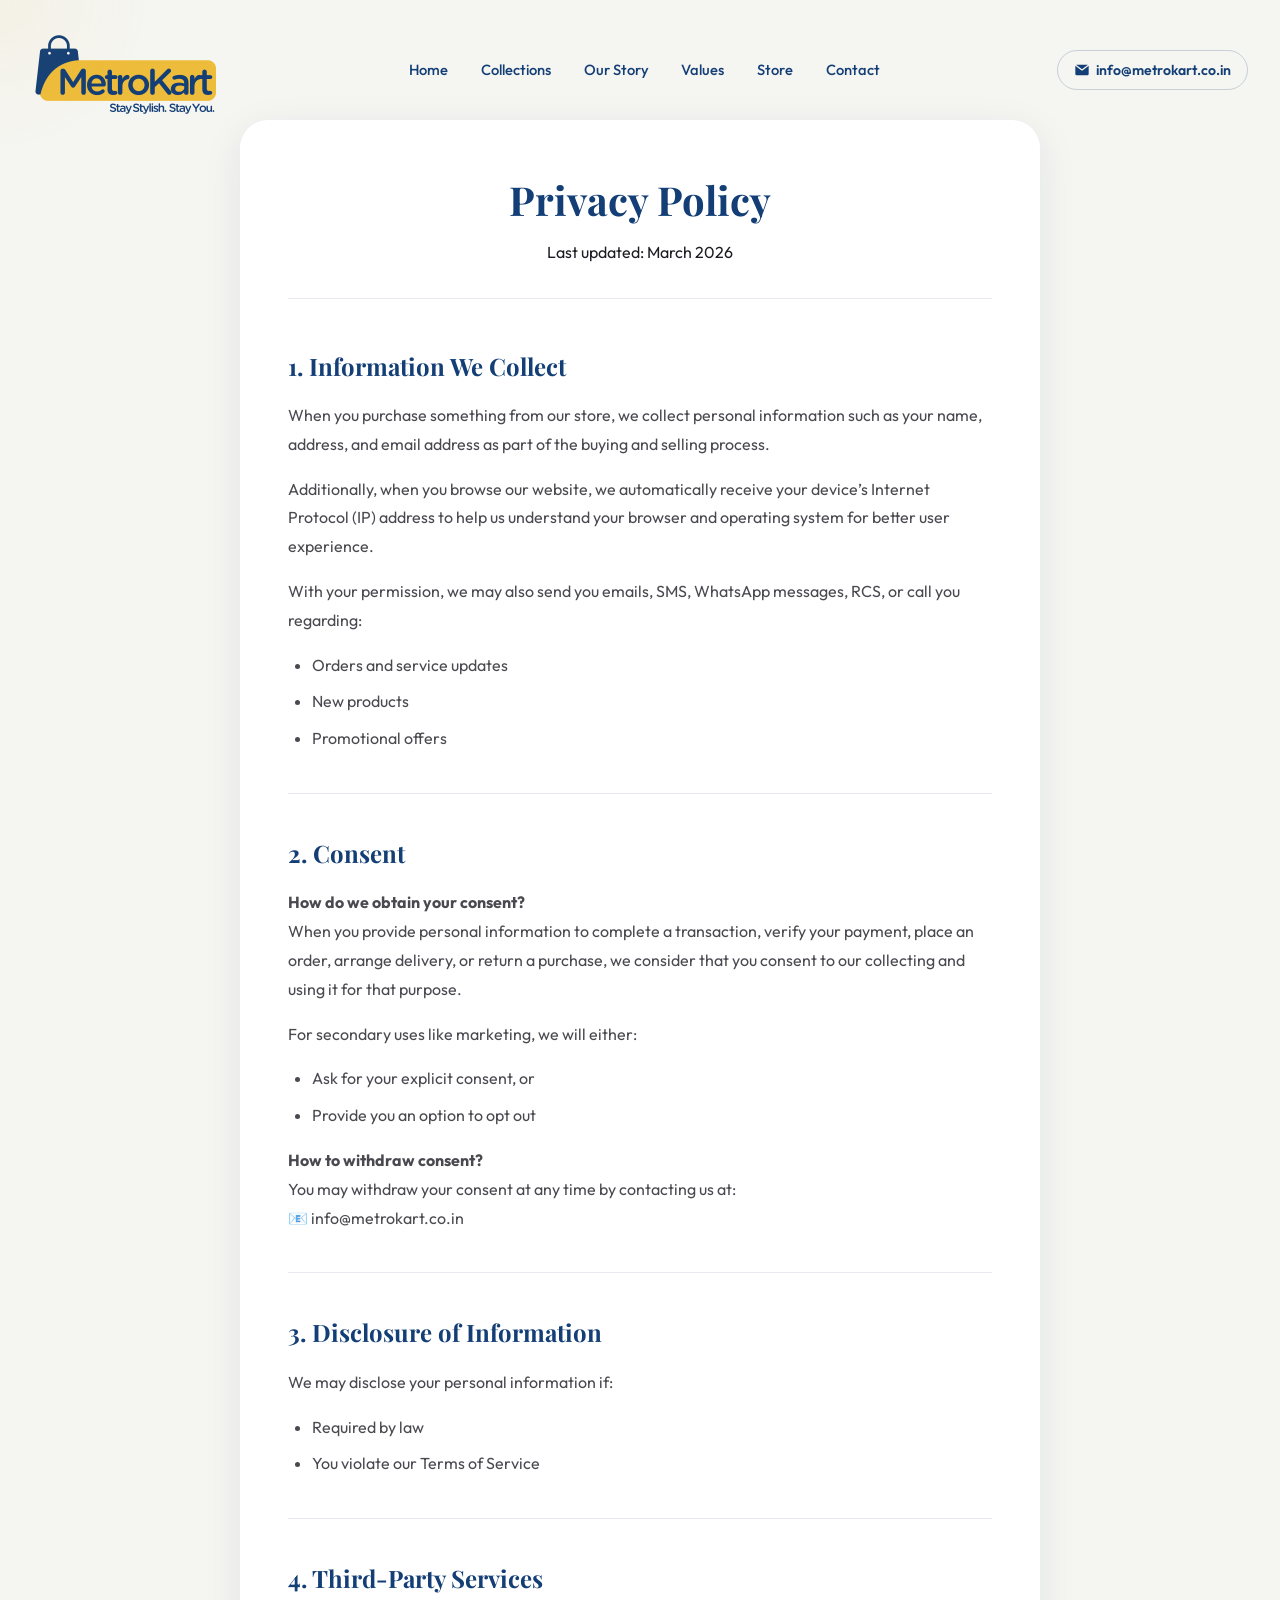
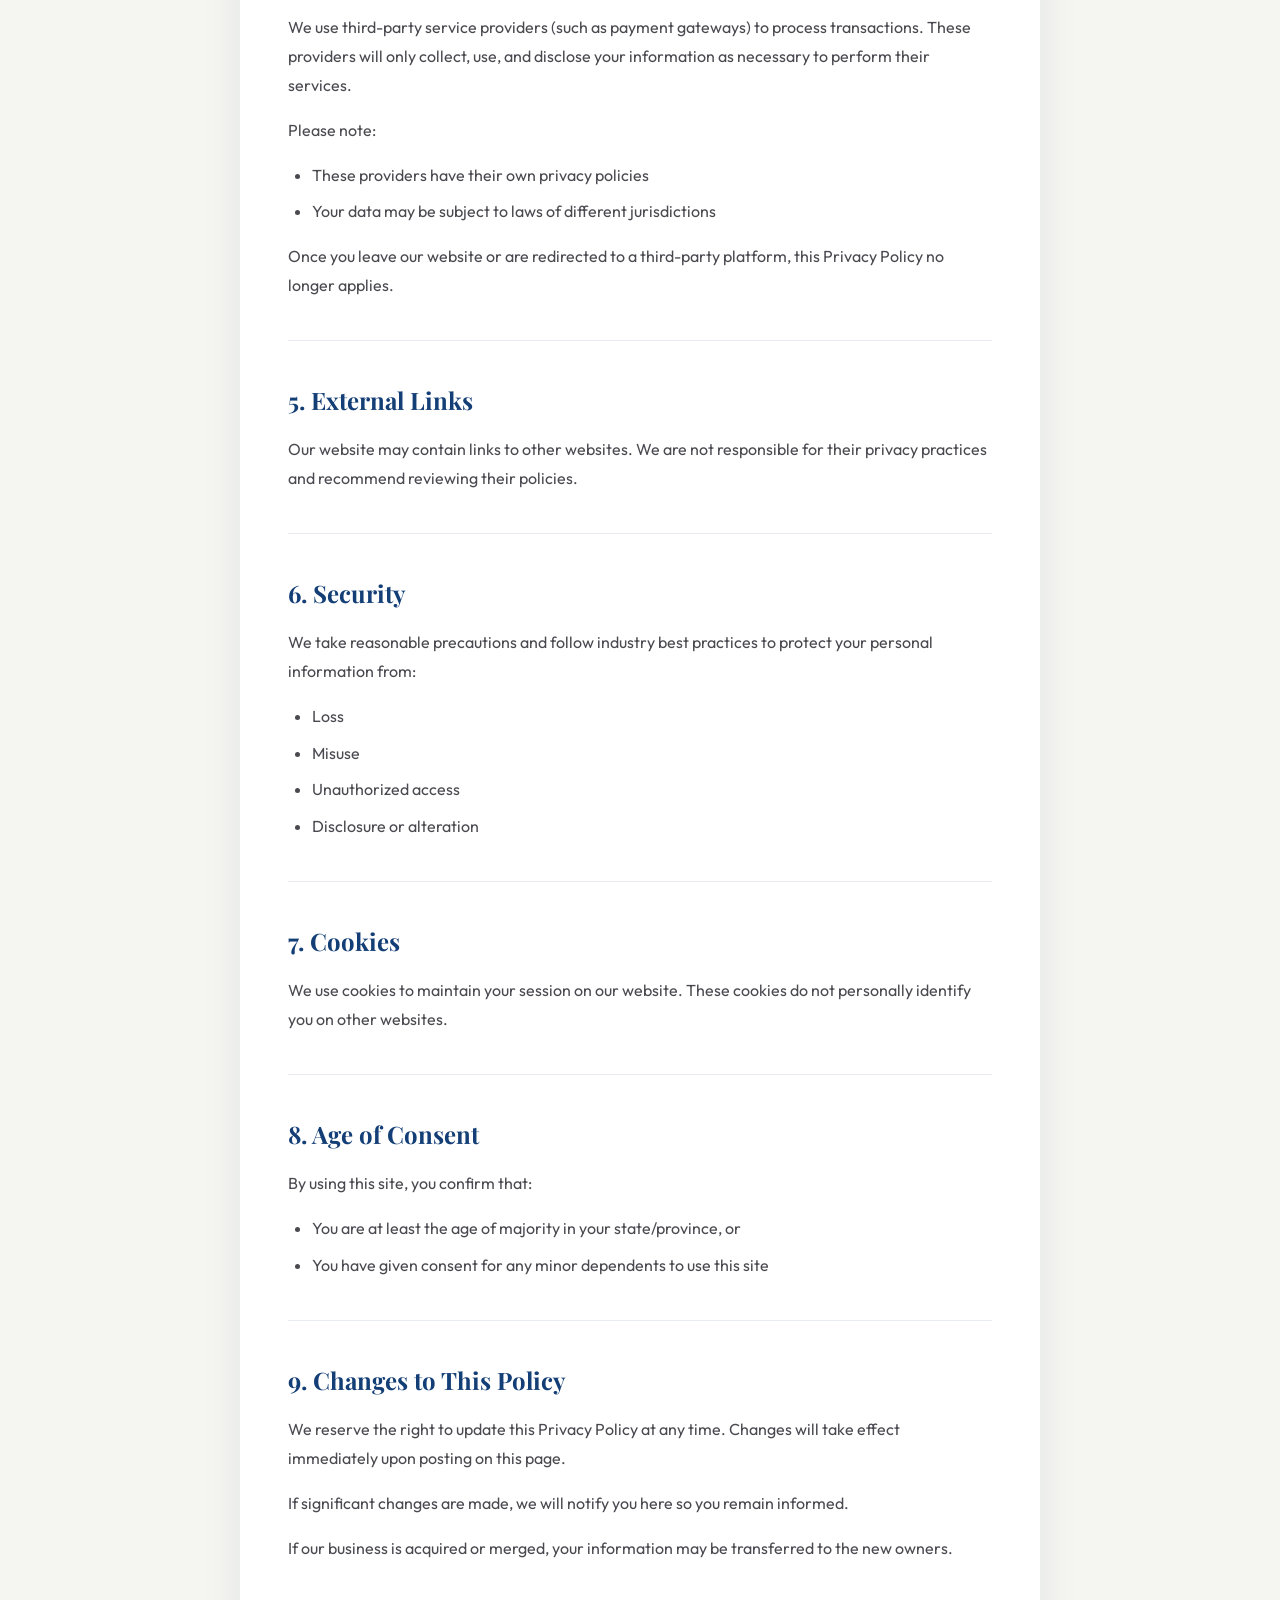
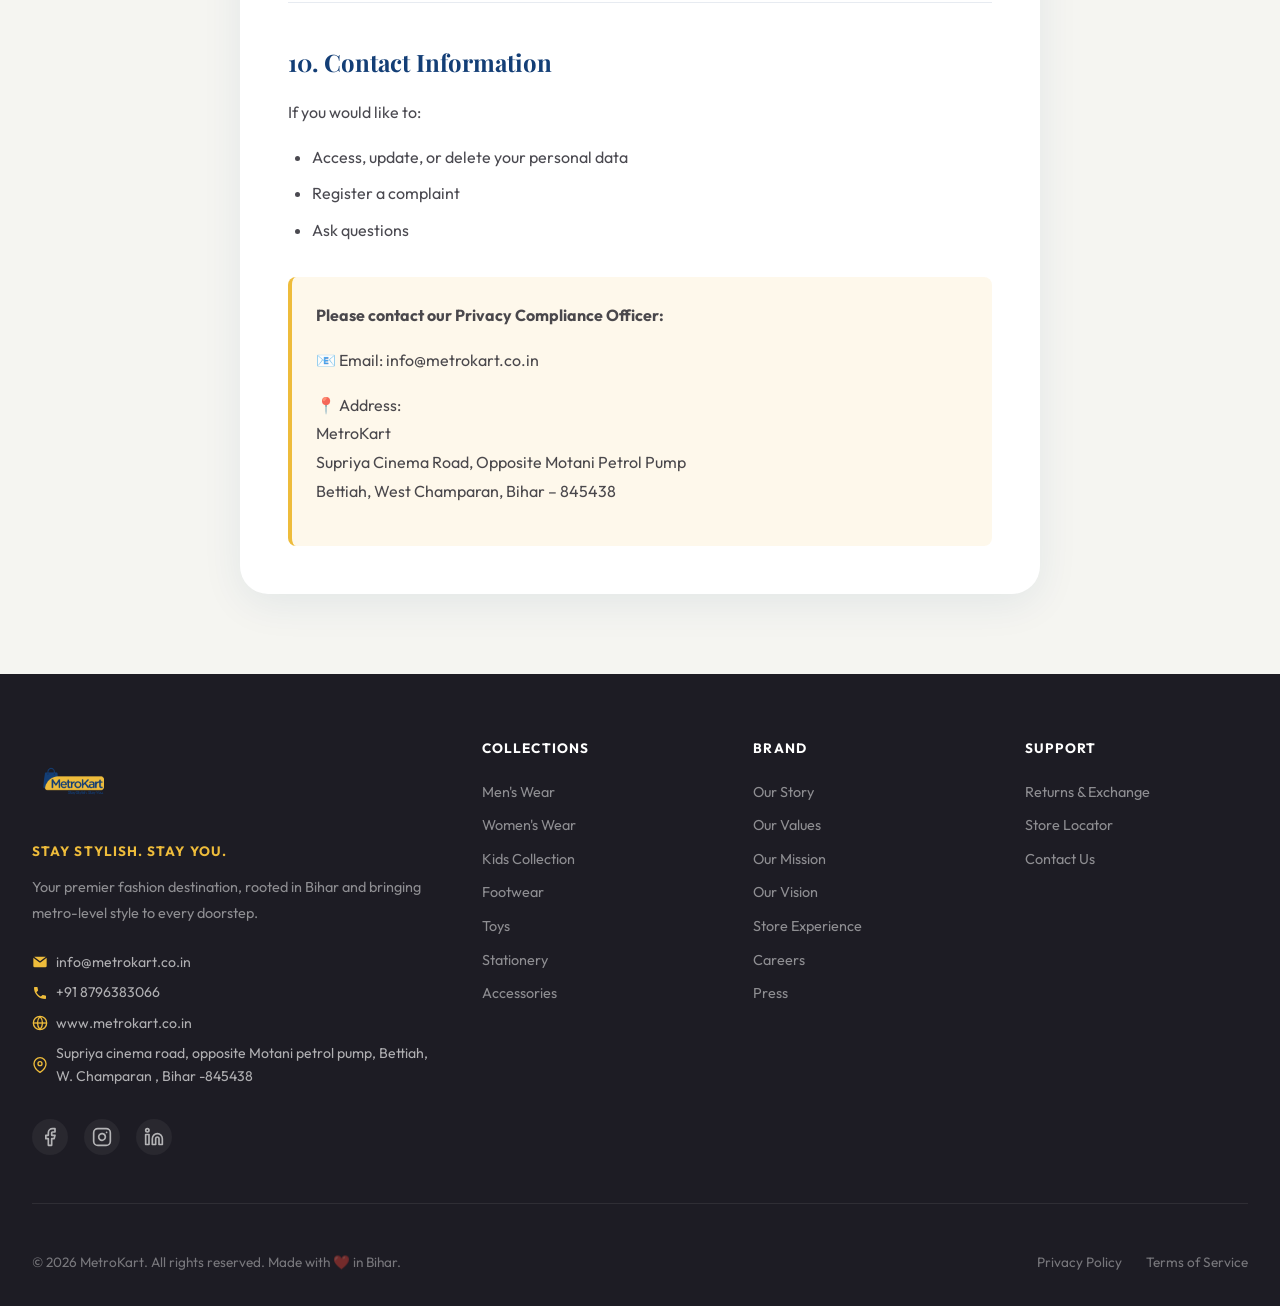
==== commit ce7936bc: "number update" ====
--- a/privacy.html
+++ b/privacy.html
@@ -275,6 +275,12 @@
               </svg>
               info@metrokart.co.in
             </a>
+            <a href="tel:+918796383066" class="footer-contact-item">
+              <svg width="16" height="16" viewBox="0 0 24 24" fill="currentColor">
+                <path d="M6.6 10.8c1.4 2.8 3.8 5.1 6.6 6.6l2.2-2.2c.3-.3.7-.4 1-.2 1.1.4 2.3.6 3.6.6.6 0 1 .4 1 1V20c0 .6-.4 1-1 1-9.4 0-17-7.6-17-17 0-.6.4-1 1-1h3.5c.6 0 1 .4 1 1 0 1.3.2 2.5.6 3.6.1.3 0 .7-.2 1L6.6 10.8z" />
+              </svg>
+              +91 8796383066
+            </a>
             <a href="https://www.metrokart.co.in" target="_blank" rel="noopener" class="footer-contact-item">
               <svg width="16" height="16" viewBox="0 0 24 24" fill="none" stroke="currentColor" stroke-width="2">
                 <circle cx="12" cy="12" r="10" />
